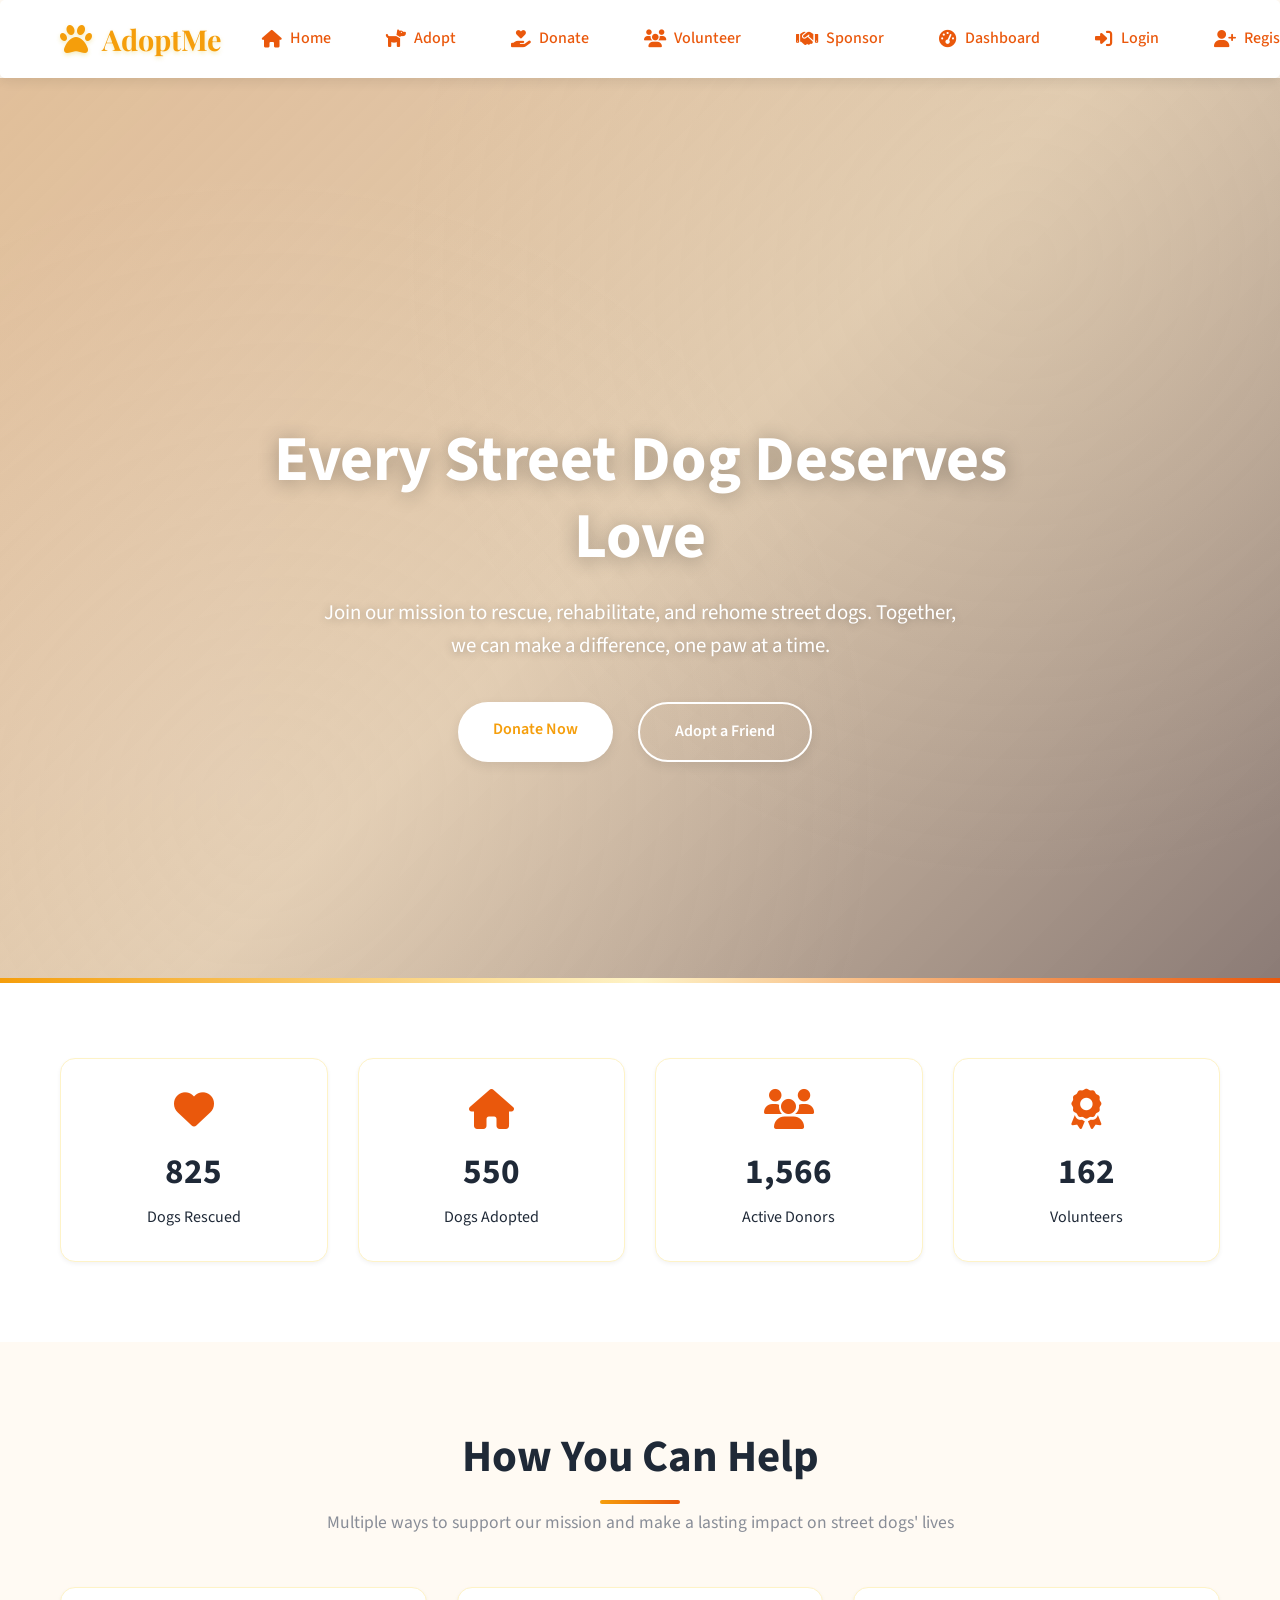
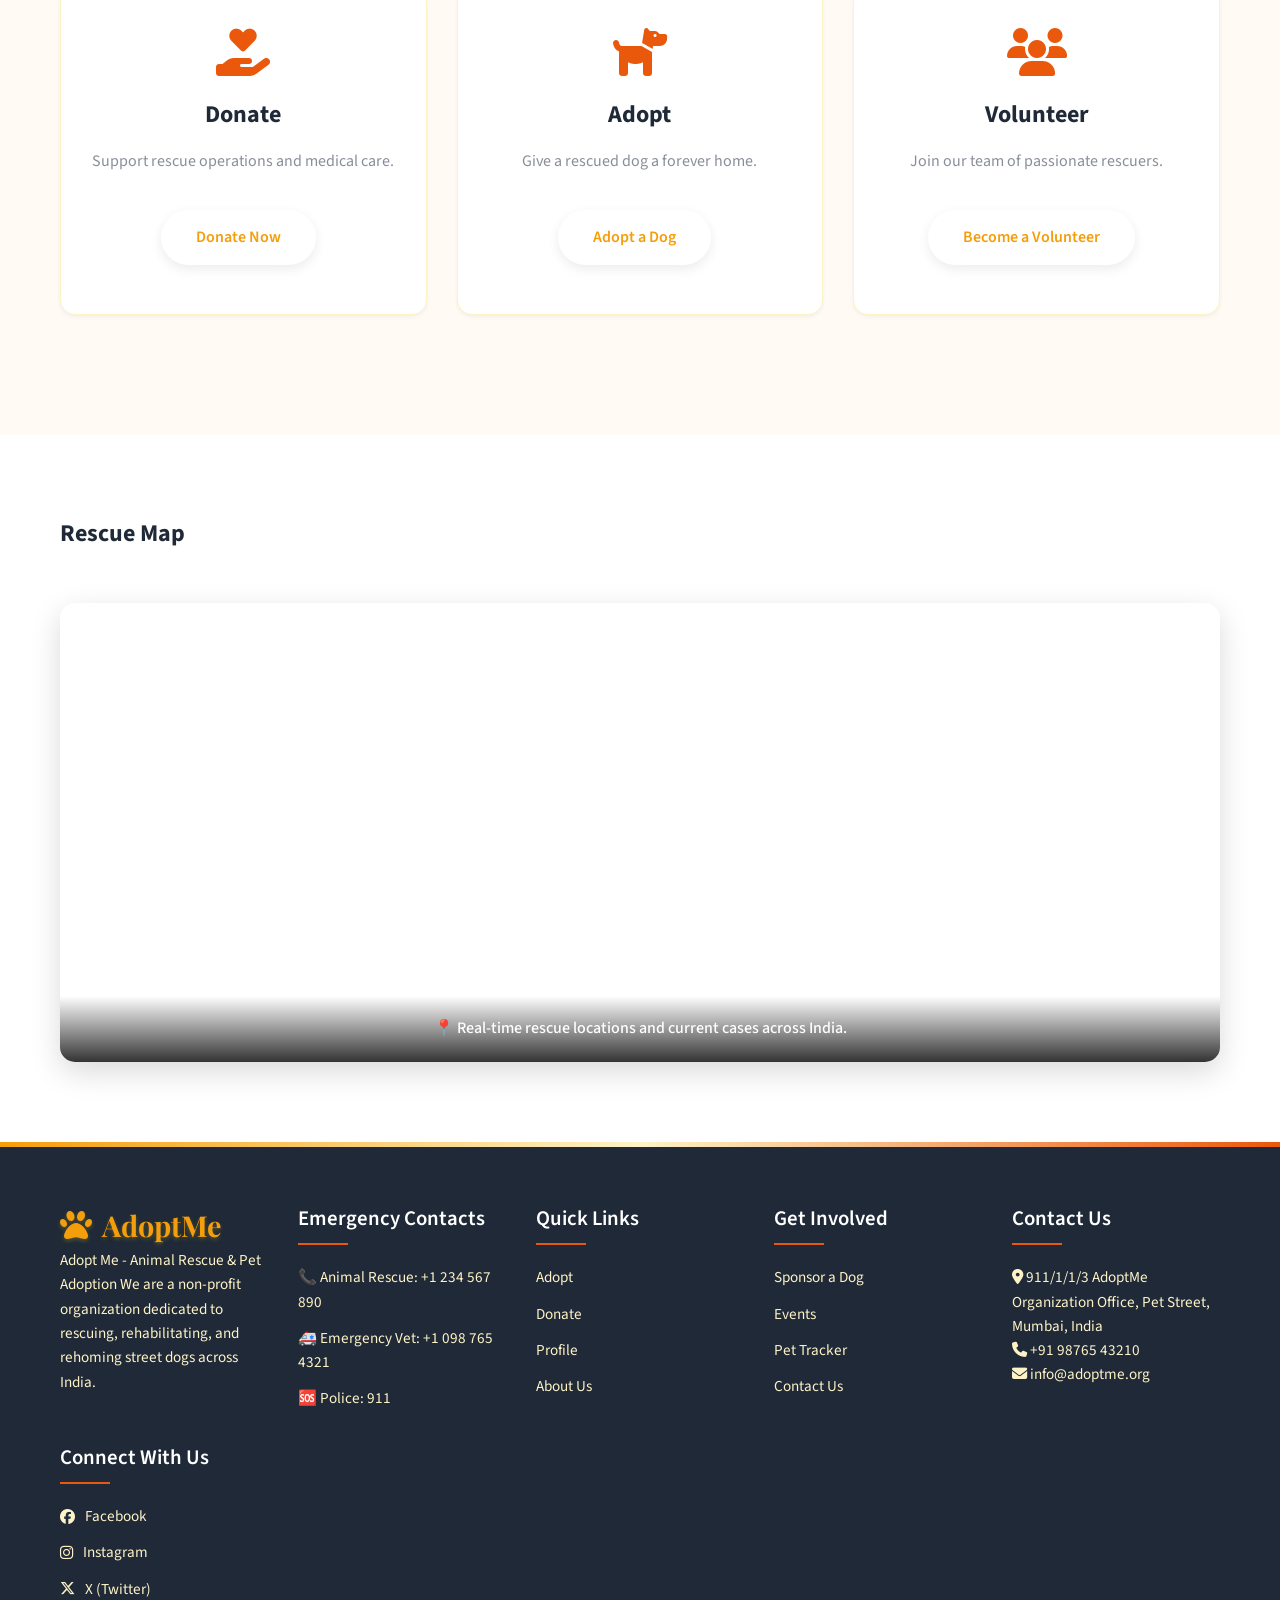
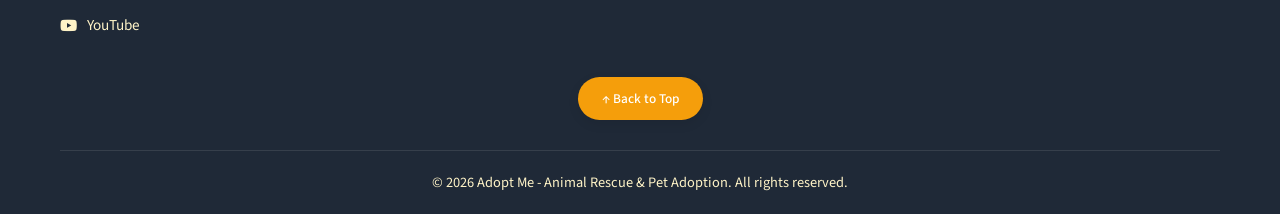
==== index.html @ a4a3116c "Update and rename home.html to index.html" ====
<!DOCTYPE html>
<html lang="en">
<head>
  <meta charset="UTF-8" />
  <meta name="viewport" content="width=device-width, initial-scale=1.0" />
  <title>Adopt Me - Rescue & Adopt Street Dogs</title>

  <link rel="stylesheet" href="https://cdnjs.cloudflare.com/ajax/libs/font-awesome/6.5.0/css/all.min.css" />
  <!-- Google Fonts -->
  <link href="https://fonts.googleapis.com/css2?family=Playfair+Display:wght@600;700;800&family=Source+Sans+3:wght@300;400;500;600;700&display=swap" rel="stylesheet">
  
  <style>
    /* GLOBAL STYLES */
    * {
      margin: 0;
      padding: 0;
      box-sizing: border-box;
      font-family: "Source Sans 3", "Segoe UI", Tahoma, Geneva, Verdana, sans-serif;
    }
    :root {
      /* BRAND COLORS */
      --primary-color: #f59e0b;     /* warm amber (trust + action) */
      --secondary-color: #fef3c7;   /* soft warm background */
      --accent-color: #ea580c;      /* strong CTA color */
      --accent-light: #fde68a;

      /* TEXT */
      --text-dark: #1f2937;         /* clean readable */
      --text-light: #6b7280;

      /* BACKGROUND */
      --bg-light: #fffaf3;          /* soft cream */
      --bg-white: #ffffff;

      /* UI SUPPORT */
      --success: #16a34a;
      --danger: #dc2626;

      /* SHADOWS */
      --shadow-sm: 0 2px 4px rgba(0,0,0,0.05);
      --shadow-md: 0 4px 12px rgba(0,0,0,0.08);
      --shadow-lg: 0 10px 30px rgba(0,0,0,0.15);

      --transition: all 0.3s ease;
    }

    html {
      scroll-behavior: smooth;
    }

    body {
      background-color: var(--bg-light);
      color: var(--text-dark);
      line-height: 1.6;
      transition: var(--transition);
      position: relative;
      min-height: 100vh;
    }

    /* PUPPY BACKGROUND */
    body::before {
      content: '';
      position: fixed;
      top: 0;
      left: 0;
      width: 100%;
      height: 200%;
      background: url('https://images.pexels.com/photos/255883/pexels-photo-255883.jpeg') no-repeat center center/cover;
      opacity: 0.08;
      z-index: -1;
      pointer-events: none;
    }

    /* ===== FULL SCREEN LOADER ===== */
    .loader-container {
      position: fixed;
      inset: 0;
      background: linear-gradient(135deg,#faf8f3,#f5e6d3);
      display: flex;
      justify-content: center;
      align-items: center;
      z-index: 9999;
      transition: opacity 0.6s ease, visibility 0.6s;
    }

    .loader-container.hidden {
      opacity: 0;
      visibility: hidden;
    }

    .loader-box {
      position: relative;
      width: 260px;
      height: 260px;
      display: flex;
      flex-direction: column;
      align-items: center;
      justify-content: center;
      border-radius: 20px;
      background: rgba(255,255,255,0.4);
      backdrop-filter: blur(12px);
      box-shadow: 0 20px 50px rgba(0,0,0,0.15);
    }

    .loader-ring {
      position: absolute;
      width: 220px;
      height: 220px;
      border-radius: 50%;
      border: 6px solid transparent;
      border-top: 6px solid var(--primary-color);
      border-bottom: 6px solid var(--accent-color);
      animation: rotate 2s linear infinite;
    }

    .puppy-loader img {
      position: absolute;
      display: flex;
      justify-content: center;
      align-items: center;
      width: 100px;
      animation: bounce 1.5s infinite ease-in-out;
    }

    .loader-paws {
      display: flex;
      gap: 8px;
      margin-top: 15px;
    }

    .paw {
      width: 16px;
      height: 16px;
      background: var(--primary-color);
      border-radius: 50% 50% 50% 0;
      transform: rotate(45deg);
      opacity: 0.3;
      animation: paw-print 1.6s infinite;
    }

    .paw:nth-child(2){ animation-delay:0.2s }
    .paw:nth-child(3){ animation-delay:0.4s }
    .paw:nth-child(4){ animation-delay:0.6s }

    .loader-text {
      margin-top: 60px;
      text-align: center;
      font-weight: 600;
      color: var(--text-dark);
    }

    #loader-percent {
      display: block;
      font-size: 14px;
      margin-top: 5px;
    }

    @keyframes rotate {
      from { transform: rotate(0deg); }
      to { transform: rotate(360deg); }
    }

    @keyframes bounce {
      0%,100% { transform: translateY(0); }
      50% { transform: translateY(-15px); }
    }

    @keyframes paw-print {
      0%,100% { opacity:0.3; transform:rotate(45deg) scale(0.8); }
      50% { opacity:1; transform:rotate(45deg) scale(1); }
    }

    /* 🌙 DARK MODE Base Styles */
    body.dark {
      --primary-color: #fbbf24;
      --secondary-color: #3b2f1d;
      --accent-color: #fb923c;
      --accent-light: #fde68a;

      --text-dark: #f9fafb;
      --text-light: #d1d5db;

      --bg-light: #1a140b;
      --bg-white: #2a2116;

      --shadow-sm: 0 2px 4px rgba(0,0,0,0.4);
      --shadow-md: 0 4px 12px rgba(0,0,0,0.5);
      --shadow-lg: 0 8px 30px rgba(0,0,0,0.7);
    }

    body.dark::before {
      opacity: 0.03;
    }
    
    body.dark .loader-container {
      background: linear-gradient(135deg, #1a140b, #2a2116);
    }
    body.dark .loader-box {
      background: rgba(40, 30, 18, 0.6);
      box-shadow: 0 20px 50px rgba(0,0,0,0.7);
    }
    body.dark .loader-ring {
      border-top: 6px solid #fbbf24;
      border-bottom: 6px solid #fb923c;
      box-shadow: 0 0 20px rgba(251,191,36,0.3);
    }
    body.dark .paw {
      background: #fbbf24;
    }
    body.dark .loader-text {
      color: #f5e6d3;
    }

    a {
      text-decoration: none;
      color: inherit;
    }

    .container {
      max-width: 1200px;
      margin: 0 auto;
      padding: 0 20px;
    }

    /* HEADER */
    header {
      background: #fff;
      color: #ac7d2d;
      padding: 1rem 0;
      position: sticky;
      top: 0;
      width: 100%;
      z-index: 1000;
      box-shadow: var(--shadow-md);
      backdrop-filter: blur(10px);
      border-radius: 5px;
    }

    body.dark header {
      background: linear-gradient(135deg, #3e3426, #2c2416);
      box-shadow: 0 4px 12px rgba(0, 0, 0, 0.4);
    }

    .header-content {
      display: flex;
      align-items: center;
      justify-content: space-between;
    }

    .logo {
      font-family: 'Playfair Display', serif;
      font-size: 1.8rem;
      font-weight: bold;
      display: flex;
      align-items: center;
      color: var(--primary-color);
      text-shadow: 0 2px 4px rgba(220, 189, 33, 0.3);
      transition: var(--transition);
    }

    .logo:hover {
      transform: scale(1.05);
    }

    .logo i {
      margin-right: 10px;
      font-size: 2rem;
    }

    /* NAVIGATION */
    nav.nav-menu ul {
      display: flex;
      list-style: none;
      align-items: center;
    }

    nav.nav-menu ul li {
      margin-left: 25px;
      position: relative;
    }

    nav.nav-menu ul li a {
      color: var(--accent-color);
      padding: 10px 15px;
      border-radius: 30px;
      transition: var(--transition);
      display: flex;
      align-items: center;
      font-weight: 500;
      position: relative;
      overflow: hidden;
    }

    nav.nav-menu ul li a::before {
      content: '';
      position: absolute;
      top: 0;
      left: 0;
      width: 0;
      height: 100%;
      background: rgba(151, 138, 4, 0.432);
      transition: width 0.3s ease;
      z-index: -1;
    }

    nav.nav-menu ul li a:hover::before {
      width: 100%;
    }

    nav.nav-menu ul li a i {
      margin-right: 8px;
      font-size: 1.1rem;
    }

    nav.nav-menu ul li a:hover {
      transform: translateY(-2px);
    }

    /* 🌗 DARK MODE TOGGLE */
    .theme-toggle {
      background: rgba(242, 146, 43, 0.2);
      border: 1px solid rgba(247, 182, 50, 0.3);
      border-radius: 50%;
      color: orange;
      width: 42px;
      height: 42px;
      display: flex;
      justify-content: center;
      align-items: center;
      font-size: 1.25rem;
      cursor: pointer;
      margin-left: 15px;
      transition: var(--transition);
      backdrop-filter: blur(5px);
    }

    .theme-toggle:hover {
      transform: rotate(15deg) scale(1.1);
      background: rgba(247, 171, 31, 0.3);
      box-shadow: 0 0 15px rgba(234, 147, 18, 0.3);
    }

    /* User Profile in Header */
    .user-profile-header {
      display: none; /* Hidden by default */
      align-items: center;
      gap: 10px;
      margin-right: 15px;
      cursor: pointer;
      padding: 5px 15px;
      border-radius: 30px;
      background: rgba(255, 255, 255, 0.1);
      transition: var(--transition);
    }

    .user-profile-header:hover {
      background: rgba(255, 255, 255, 0.2);
    }

    .user-avatar-nav {
      width: 35px;
      height: 35px;
      border-radius: 50%;
      object-fit: cover;
      border: 2px solid var(--primary-color);
    }

    body.dark .user-profile-header {
      background: rgba(255, 255, 255, 0.05);
    }

    /* HERO */
    .hero {
      background: url('https://images.pexels.com/photos/1108099/pexels-photo-1108099.jpeg') no-repeat center center/cover;
      color: white;
      text-align: center;
      position: relative;
      overflow: hidden;
      height: 100vh;
      width: 100%;
      display: flex;
      align-items: center;
      justify-content: center;
      margin: 0;
      padding: 0;
    }

    .hero::before {
      content: '';
      position: absolute;
      top: 0;
      left: 0;
      width: 100%;
      height: 100%;
      background: linear-gradient(135deg, 
        rgba(212, 165, 116, 0.7) 0%, 
        rgba(193, 154, 107, 0.5) 50%,
        rgba(62, 39, 35, 0.6) 100%);
      z-index: -1;
    }

    .hero::after {
      content: '';
      position: absolute;
      top: 0;
      left: 0;
      width: 100%;
      height: 100%;
      background: radial-gradient(circle at 20% 80%, rgba(245, 230, 211, 0.2) 0%, transparent 50%),
                  radial-gradient(circle at 80% 20%, rgba(230, 213, 184, 0.2) 0%, transparent 50%);
      z-index: 2;
    }

    .hero .container {
      margin-top: 8rem;
      position: relative;
      z-index: 3;
      max-width: 900px;
      padding: 0 20px;
    }

    .hero h1 {
      font-size: clamp(2.5rem, 5vw, 4rem);
      margin-bottom: 20px;
      font-weight: 700;
      text-shadow: 0 2px 20px rgba(0, 0, 0, 0.3);
      animation: fadeInUp 0.8s ease-out;
      line-height: 1.2;
    }

    .hero p {
      font-size: clamp(1rem, 2vw, 1.3rem);
      max-width: 650px;
      margin: 0 auto 30px;
      opacity: 0.95;
      animation: fadeInUp 0.8s ease-out 0.2s both;
      text-shadow: 0 1px 10px rgba(0, 0, 0, 0.3);
      line-height: 1.6;
    }

    .hero .btn-group {
      display: flex;
      gap: 15px;
      justify-content: center;
      flex-wrap: wrap;
      animation: fadeInUp 0.8s ease-out 0.4s both;
    }

    /* BUTTONS */
    .btn {
      background: var(--bg-white);
      color: var(--primary-color);
      padding: 15px 35px;
      border-radius: 30px;
      font-weight: 600;
      transition: var(--transition);
      display: inline-block;
      border: none;
      margin-right: 10px;
      margin-top: 10px;
      box-shadow: var(--shadow-md);
      position: relative;
      overflow: hidden;
    }

    .btn-outline {
      background: transparent;
      border: 2px solid var(--bg-white);
      color: var(--bg-white);
      margin-top: 10px;
    }

    .btn-outline:hover{
     background-color: rgba(255,255,255,0.1);
    }

    /* STATS */
    .stats {
      background: var(--bg-white);
      padding: 80px 0;
      position: relative;
    }

    .stats::before {
      content: '';
      position: absolute;
      top: 0;
      left: 0;
      width: 100%;
      height: 5px;
      background: linear-gradient(90deg, var(--primary-color), var(--secondary-color), var(--accent-color));
    }

    body.dark .stats {
      background: var(--bg-white);
    }

    .stats-container {
      display: grid;
      grid-template-columns: repeat(auto-fit, minmax(200px, 1fr));
      gap: 30px;
      text-align: center;
    }

    .stat-box {
      background: var(--bg-white);
      padding: 30px 20px;
      border-radius: 15px;
      transition: var(--transition);
      box-shadow: var(--shadow-sm);
      position: relative;
      overflow: hidden;
      border: 1px solid var(--secondary-color);
    }
    
    body.dark .stat-box {
        border: 1px solid rgba(255,255,255,0.05);
    }

    .stat-box::before {
      content: '';
      position: absolute;
      top: 0;
      left: 0;
      width: 100%;
      height: 5px;
      background: linear-gradient(90deg, var(--primary-color), var(--accent-color));
      transform: scaleX(0);
      transform-origin: left;
      transition: transform 0.3s ease;
    }

    .stat-box:hover::before {
      transform: scaleX(1);
    }

    .stat-box:hover {
      transform: translateY(-10px);
      box-shadow: var(--shadow-lg);
      border-color: var(--primary-color);
    }

    .stat-box i {
      font-size: 2.5rem;
      color: var(--accent-color);
      margin-bottom: 15px;
      display: block;
    }

    .stat-box h3 {
      font-size: 2.2rem;
      color: var(--text-dark);
      margin-bottom: 5px;
      font-weight: 700;
    }

    /* FEATURES */
    .features {
      background: var(--bg-light);
      padding: 80px 0;
      text-align: center;
    }

    body.dark .features {
      background: var(--bg-light);
    }

    .section-title {
      margin-bottom: 50px;
    }

    .section-title h2 {
      font-size: 2.8rem;
      margin-bottom: 15px;
      color: var(--text-dark);
      position: relative;
      display: inline-block;
    }

    .section-title h2::after {
      content: '';
      position: absolute;
      bottom: -10px;
      left: 50%;
      transform: translateX(-50%);
      width: 80px;
      height: 4px;
      background: linear-gradient(90deg, var(--primary-color), var(--accent-color));
      border-radius: 2px;
    }

    .section-title p {
      font-size: 1.1rem;
      max-width: 700px;
      margin: 0 auto;
      color: var(--text-light);
      opacity: 0.8;
    }

    .features-container {
      display: grid;
      grid-template-columns: repeat(auto-fit, minmax(300px, 1fr));
      gap: 30px;
      margin-top: 40px;
    }

    .feature-box {
      background: var(--bg-white);
      padding: 40px 30px;
      border-radius: 15px;
      box-shadow: var(--shadow-sm);
      transition: var(--transition);
      position: relative;
      overflow: hidden;
      border: 1px solid var(--secondary-color);
    }
    
    body.dark .feature-box {
        border: 1px solid rgba(255,255,255,0.05);
    }

    .feature-box:hover {
      transform: translateY(-10px);
      box-shadow: var(--shadow-lg);
      border-color: var(--primary-color);
    }

    .feature-box i {
      font-size: 3rem;
      color: var(--accent-color);
      margin-bottom: 20px;
      display: block;
    }

    .feature-box h3 {
      font-size: 1.5rem;
      margin-bottom: 15px;
      color: var(--text-dark);
    }

    .feature-box p {
      margin-bottom: 25px;
      color: var(--text-light);
      opacity: 0.8;
    }

    /* HAMBURGER MENU */
    .hamburger {
      display: none;
      font-size: 1.5rem;
      cursor: pointer;
      color: var(--primary-color);
      margin-left: 20px;
      transition: var(--transition);
    }

    .hamburger:hover {
      transform: scale(1.1);
    }

    @media (max-width: 1024px) {
      nav.nav-menu {
        display: none;
      }
      .hamburger {
        display: block;
        margin-left: auto;
      }
    }

    @media (max-width: 768px) {
      nav.nav-menu {
        position: fixed;
        top: 0;
        left: -100%;
        width: 280px;
        height: 100vh;
        background: linear-gradient(145deg, var(--primary-color), var(--accent-color));
        padding: 70px 25px 20px;
        box-shadow: 3px 0 15px rgba(0, 0, 0, 0.2);
        transition: left 0.4s ease;
        overflow-y: auto;
        display: block;
        z-index: 1001;
      }

      nav.nav-menu.active {
        left: 0;
      }

      nav.nav-menu ul {
        flex-direction: column;
        gap: 12px;
        padding: 0;
      }

      nav.nav-menu ul li {
        width: 100%;
        margin-left: 0;
        border-bottom: 1px solid rgba(255, 255, 255, 0.15);
      }

      nav.nav-menu ul li a {
        display: block;
        width: 100%;
        background: rgba(255, 255, 255, 0.08);
        padding: 12px 18px;
        border-radius: 10px;
        color: #fff;
        font-weight: 500;
        transition: var(--transition);
      }

      nav.nav-menu ul li a:hover {
        background: rgba(255, 255, 255, 0.25);
      }

      .menu-overlay {
        display: none;
        position: fixed;
        top: 0;
        left: 0;
        width: 100%;
        height: 100vh;
        background: rgba(0, 0, 0, 0.6);
        z-index: 998;
      }
      .menu-overlay.active {
        display: block;
      }

      body.dark nav.nav-menu {
        background: linear-gradient(145deg, #3e3426, #2c2416);
      }
    }

    /* Rescue Map */
    .rescue-map {
      padding: 80px 0;
      background-color: var(--bg-white);
      margin-top: 40px;
    }

    body.dark .rescue-map {
      background-color: var(--bg-white);
    }

    .map-container {
      position: relative;
      margin-top: 40px;
      border-radius: 15px;
      overflow: hidden;
      box-shadow: var(--shadow-lg);
    }

    .rescue-map-frame {
      width: 100%;
      height: 450px;
      border: none;
    }

    .map-overlay {
      position: absolute;
      bottom: 0;
      left: 0;
      right: 0;
      background: linear-gradient(transparent, rgba(0, 0, 0, 0.8));
      color: white;
      padding: 20px;
      text-align: center;
      font-weight: 500;
    }

    /* Footer */
    .footer {
      background-color: var(--text-dark);
      color: var(--secondary-color);
      padding: 60px 0 20px;
      margin-top: auto;
      position: relative;
    }
    
    body.dark .footer {
      background-color: #1a1612;
      color: var(--accent-light);
    }

    .footer::before {
      content: '';
      position: absolute;
      top: 0;
      left: 0;
      width: 100%;
      height: 5px;
      background: linear-gradient(90deg, var(--primary-color), var(--secondary-color), var(--accent-color));
    }

    .footer-content {
      display: grid;
      grid-template-columns: repeat(auto-fit, minmax(200px, 1fr));
      gap: 30px;
      margin-bottom: 40px;
    }

    .footer-section h3 {
      font-size: 1.3rem;
      font-weight: 600;
      color: var(--bg-white);
      margin-bottom: 20px;
      position: relative;
      padding-bottom: 10px;
    }

    .footer-section h3::after {
      content: '';
      position: absolute;
      bottom: 0;
      left: 0;
      width: 50px;
      height: 2px;
      background: var(--accent-color);
    }

    .footer-section p,
    .footer-section a {
      color: var(--secondary-color);
      font-size: 0.95rem;
      line-height: 1.6;
      transition: var(--transition);
    }
    
    body.dark .footer-section p,
    body.dark .footer-section a {
       color: #d1d5db;
    }

    .footer-section a:hover {
      color: var(--accent-light);
      transform: translateX(5px);
    }

    .contact-list,
    .footer-links,
    .social-links,
    .list-item {
      display: flex;
      flex-direction: column;
      gap: 12px;
    }

    .contact-item,
    .footer-links a,
    .social-link,
    .list-item a {
      color: var(--secondary-color);
      text-decoration: none;
      transition: var(--transition);
      display: flex;
      align-items: center;
      gap: 10px;
    }

    .footer-bottom {
      border-top: 1px solid rgba(255, 255, 255, 0.1);
      padding-top: 20px;
      text-align: center;
      color: var(--secondary-color);
      font-size: 0.9rem;
    }

    /* Back to Top Button */
    .back-to-top {
      text-align: center;
      margin-bottom: 30px;
    }

    .back-to-top button {
      padding: 12px 24px;
      border: none;
      border-radius: 30px;
      background: var(--primary-color);
      color: var(--bg-white);
      font-weight: 500;
      cursor: pointer;
      transition: var(--transition);
      box-shadow: var(--shadow-md);
    }

    .back-to-top button:hover {
      background: var(--accent-color);
      transform: translateY(-3px);
      box-shadow: var(--shadow-lg);
    }

    @media (max-width: 768px) {
      .footer-content {
        gap: 30px;
        text-align: center;
      }

      .footer-section {
        align-items: center;
      }

      .social-links,
      .footer-links,
      .contact-list,
      .list-item {
        align-items: center;
      }
    }

    /* Animations */
    @keyframes fadeInUp {
      from {
        opacity: 0;
        transform: translateY(30px);
      }
      to {
        opacity: 1;
        transform: translateY(0);
      }
    }

    /* Scrollbar Styling */
    ::-webkit-scrollbar {
      width: 10px;
    }

    ::-webkit-scrollbar-track {
      background: var(--bg-light);
    }

    ::-webkit-scrollbar-thumb {
      background: linear-gradient(var(--primary-color), var(--accent-color));
      border-radius: 5px;
    }
  </style>
</head>

<body>
<!-- ===== PREMIUM LOADER ===== -->
<div class="loader-container" id="loader">
  <div class="loader-box">
    <div class="loader-ring"></div>
    <div class="puppy-loader">
      <img src="https://cdn-icons-png.flaticon.com/512/616/616408.png" alt="Loading Puppy">
    </div>
    <div class="loader-paws">
      <div class="paw"></div>
      <div class="paw"></div>
      <div class="paw"></div>
      <div class="paw"></div>
    </div>
    <div class="loader-text">
      Preparing your puppy world...
      <span id="loader-percent">0%</span>
    </div>
  </div>
</div>

<header>
    <div class="container header-content">
      <div class="logo"><i class="fas fa-paw"></i> AdoptMe</div>
      <nav class="nav-menu"> 
        <ul>
          <li><a href="home.html"><i class="fas fa-home"></i> Home</a></li>
          <li><a href="newadopt.html"><i class="fas fa-dog"></i> Adopt</a></li>
          <li><a href="newdonate.html"><i class="fas fa-hand-holding-heart"></i> Donate</a></li>
          <li><a href="newvolunteer.html"><i class="fas fa-users"></i> Volunteer</a></li>
          <li><a href="newsponsor.html"><i class="fas fa-handshake"></i> Sponsor</a></li>
          <li><a href="dashboard.html"><i class="fas fa-tachometer-alt"></i> Dashboard</a></li>
          <li id="loginNav"><a href="login.html"><i class="fas fa-sign-in-alt"></i> Login</a></li>
          <li id="registerNav"><a href="register.html"><i class="fas fa-user-plus"></i> Register</a></li>
        </ul>
      </nav>
      
      <!-- User Profile Header (Initially Hidden) -->
      <div class="user-profile-header" id="userProfileHeader" onclick="window.location.href='dashboard.html'">
          <img src="https://via.placeholder.com/40" alt="User" class="user-avatar-nav" id="navUserImg">
      </div>
      
      <div class="hamburger"><i class="fas fa-bars"></i></div> 

      <button id="theme-toggle" class="theme-toggle">
        <i class="fas fa-moon"></i>
      </button>
    </div>
</header>

<div class="menu-overlay"></div>

<section class="hero">
  <div class="container">
    <h1>Every Street Dog Deserves Love</h1>
    <p>Join our mission to rescue, rehabilitate, and rehome street dogs. Together, we can make a difference, one paw at a time.</p>
    <div class="btn-group">
      <a href="newdonate.html" class="btn">Donate Now</a>
      <a href="newadopt.html" class="btn btn-outline">Adopt a Friend</a>
    </div>
  </div>
</section>

<section class="stats">
  <div class="container">
    <div class="stats-container">
      <div class="stat-box">
        <i class="fas fa-heart"></i>
        <h3 data-target="2847">0</h3>
        <p>Dogs Rescued</p>
      </div>
      <div class="stat-box">
        <i class="fas fa-home"></i>
        <h3 data-target="1923">0</h3>
        <p>Dogs Adopted</p>
      </div>
      <div class="stat-box">
        <i class="fas fa-users"></i>
        <h3 data-target="5621">0</h3>
        <p>Active Donors</p>
      </div>
      <div class="stat-box">
        <i class="fas fa-award"></i>
        <h3 data-target="458">0</h3>
        <p>Volunteers</p>
      </div>
    </div>
  </div>
</section>

<section class="features"> 
  <div class="container">
    <div class="section-title">
      <h2>How You Can Help</h2>
      <p>Multiple ways to support our mission and make a lasting impact on street dogs' lives</p>
    </div>
    <div class="features-container">
      <div class="feature-box">
        <i class="fas fa-hand-holding-heart"></i>
        <h3>Donate</h3>
        <p>Support rescue operations and medical care.</p>
        <a href="newdonate.html" class="btn">Donate Now</a>
      </div>
      <div class="feature-box">
        <i class="fas fa-dog"></i>
        <h3>Adopt</h3>
        <p>Give a rescued dog a forever home.</p>
        <a href="newadopt.html" class="btn">Adopt a Dog</a>
      </div>
      <div class="feature-box">
        <i class="fas fa-users"></i>
        <h3>Volunteer</h3>
        <p>Join our team of passionate rescuers.</p>
        <a href="newvolunteer.html" class="btn">Become a Volunteer</a>
      </div>
    </div>
  </div>
</section>

<section class="rescue-map">
    <div class="container">
        <h2 class="section-title">Rescue Map</h2>
        <div class="map-container">
            <iframe 
             id="rescue-map-iframe"
             src="about:blank" 
             class="rescue-map-frame"
             allowfullscreen=""
             loading="lazy"
             referrerpolicy="no-referrer-when-downgrade">
            </iframe>
            <div class="map-overlay">
                <p>📍 Real-time rescue locations and current cases across India.</p>
            </div>
        </div>
    </div>
</section>

<footer class="footer">
  <div class="container">
    <div class="footer-content">
      <div class="footer-section">
        <div class="logo"><i class="fas fa-paw"></i> AdoptMe </div>
        <p>
          Adopt Me - Animal Rescue & Pet Adoption
          We are a non-profit organization dedicated to rescuing, rehabilitating, 
          and rehoming street dogs across India.
        </p>
      </div>

      <div class="footer-section">
        <h3>Emergency Contacts</h3>
        <div class="contact-list">
          <a href="tel:+1234567890" class="contact-item">📞 Animal Rescue: +1 234 567 890</a>
          <a href="tel:+0987654321" class="contact-item">🚑 Emergency Vet: +1 098 765 4321</a>
          <a href="tel:911" class="contact-item">🆘 Police: 911</a>
        </div>
      </div>

      <div class="footer-section">
        <h3>Quick Links</h3>
        <div class="footer-links">
          <a href="newadopt.html">Adopt</a>
          <a href="newdonate.html">Donate</a>
          <a href="dashboard.html">Profile</a>
          <a href="about.html">About Us</a>
        </div>
      </div>

      <div class="footer-section">
        <h3>Get Involved</h3>
        <div class="list-item">
          <a href="newsponsor.html">Sponsor a Dog</a>
          <a href="events.html">Events</a>
          <a href="pet-tracker.html">Pet Tracker</a>
          <a href="contact.html">Contact Us</a>
        </div>
      </div>

      <div class="footer-section">
        <h3>Contact Us</h3>
        <p><i class="fas fa-map-marker-alt"></i> 911/1/1/3 AdoptMe Organization Office, Pet Street, Mumbai, India</p>
        <p><i class="fas fa-phone"></i> +91 98765 43210</p>
        <p><i class="fas fa-envelope"></i> info@adoptme.org</p>
      </div>

      <div class="footer-section">
        <h3>Connect With Us</h3>
        <div class="social-links">
          <a href="#" class="social-link"><i class="fab fa-facebook"></i> Facebook</a>
          <a href="#" class="social-link"><i class="fab fa-instagram"></i> Instagram</a>
          <a href="#" class="social-link"><i class="fab fa-x-twitter"></i> X (Twitter)</a> 
          <a href="#" class="social-link"><i class="fab fa-youtube"></i> YouTube</a>
        </div>
      </div>
    </div>
    
    <div class="back-to-top">
      <button onclick="scrollToTop()">↑ Back to Top</button>
    </div>

    <div class="footer-bottom">
      <p>© 2026 Adopt Me - Animal Rescue & Pet Adoption. All rights reserved.</p>
    </div>
  </div>
</footer>

<script>
// ==================== ELEMENT REFERENCES ==================== //
const hamburger = document.querySelector(".hamburger");
const navMenu = document.querySelector(".nav-menu"); 
const overlay = document.querySelector(".menu-overlay");
const themeToggle = document.getElementById("theme-toggle");
const themeIcon = themeToggle ? themeToggle.querySelector("i") : null;
const mapFrame = document.getElementById("rescue-map-iframe");

// Default coordinates (e.g., Mumbai, India)
const DEFAULT_LAT = 19.0760; 
const DEFAULT_LNG = 72.8777;
const DEFAULT_ZOOM = 10;
const DEFAULT_MAP_SRC = `https://maps.google.com/maps?q=${DEFAULT_LAT},${DEFAULT_LNG}&hl=en&z=${DEFAULT_ZOOM}&output=embed`; 

// ==================== MOBILE MENU TOGGLE ==================== //
if (hamburger) {
  hamburger.addEventListener("click", () => {
    navMenu.classList.toggle("active");
    overlay.classList.toggle("active");
  });
}

// Close menu when clicking overlay or any menu link
if (overlay) {
  overlay.addEventListener("click", () => {
    navMenu.classList.remove("active");
    overlay.classList.remove("active");
  });
}

document.querySelectorAll(".nav-menu a").forEach(link =>
  link.addEventListener("click", () => {
    if (navMenu.classList.contains("active")) {
        navMenu.classList.remove("active");
        overlay.classList.remove("active");
    }
  })
);

// ==================== DARK MODE TOGGLE LOGIC ==================== //
function initializeTheme() {
    const savedTheme = localStorage.getItem("theme");
    const prefersDark = window.matchMedia && window.matchMedia('(prefers-color-scheme: dark)').matches;
    let initialDark = savedTheme === "dark" || (!savedTheme && prefersDark);

    if (initialDark) {
        document.body.classList.add("dark");
        if (themeIcon) {
            themeIcon.classList.remove("fa-moon");
            themeIcon.classList.add("fa-sun");
        }
    } else {
         document.body.classList.remove("dark");
         if (themeIcon) {
            themeIcon.classList.remove("fa-sun");
            themeIcon.classList.add("fa-moon");
        }
    }
}

if (themeToggle) {
    themeToggle.addEventListener("click", () => {
        document.body.classList.toggle("dark");
        const isDark = document.body.classList.contains("dark");

        if (isDark) {
            if (themeIcon) {
                themeIcon.classList.remove("fa-moon");
                themeIcon.classList.add("fa-sun");
            }
            localStorage.setItem("theme", "dark");
        } else {
            if (themeIcon) {
                themeIcon.classList.remove("fa-sun");
                themeIcon.classList.add("fa-moon");
            }
            localStorage.setItem("theme", "light");
        }
    });
}

// ==================== RESCUE MAP IMPLEMENTATION ==================== //
async function loadRescueMap() {
    if (!mapFrame) return;

    try {
        // Try getting user location
        const position = await new Promise((resolve, reject) => {
            if (!navigator.geolocation) return reject('No geolocation');
            navigator.geolocation.getCurrentPosition(resolve, reject, { timeout: 5000 });
        });
        
        const lat = position.coords.latitude;
        const lng = position.coords.longitude;
        mapFrame.src = `https://maps.google.com/maps?q=${lat},${lng}&hl=en&z=${DEFAULT_ZOOM}&output=embed`;
        console.log("Map centered on user's location.");
    } catch (error) {
        // Fallback to default India view (Mumbai)
        mapFrame.src = DEFAULT_MAP_SRC;
        console.warn("Geolocation failed, using default India map view.");
    }
}

// ==================== BACK TO TOP BUTTON ==================== //
window.scrollToTop = function() {
  window.scrollTo({
    top: 0,
    behavior: 'smooth'
  });
}

// ==================== AUTH CHECK & HEADER UPDATE ==================== //
function updateUserHeader() {
    // Use 'user' key consistent with Login and Dashboard scripts
    const userData = localStorage.getItem('user');
    const userProfileHeader = document.getElementById('userProfileHeader');
    const navMenuUl = document.querySelector('.nav-menu ul');
    const loginNav = document.getElementById('loginNav');
    const registerNav = document.getElementById('registerNav');

    if (userData) {
        const user = JSON.parse(userData);
        
        // 1. Show User Profile in Header
        if (userProfileHeader) {
            userProfileHeader.style.display = 'flex';
            const navImg = document.getElementById('navUserImg');
            if(navImg) navImg.src = user.img || 'https://via.placeholder.com/40';
        }

        // 2. Hide Login/Register Links
        if (loginNav) loginNav.style.display = 'none';
        if (registerNav) registerNav.style.display = 'none';

        // 3. Add Logout link if not exists
        if (navMenuUl && !navMenuUl.querySelector('.logout-btn')) {
            const li = document.createElement('li');
            li.innerHTML = '<a href="#" class="logout-btn" onclick="logoutUser(event)"><i class="fas fa-sign-out-alt"></i> Logout</a>';
            navMenuUl.appendChild(li);
        }
    } else {
        // Not logged in
        if (userProfileHeader) userProfileHeader.style.display = 'none';
        if (loginNav) loginNav.style.display = 'list-item';
        if (registerNav) registerNav.style.display = 'list-item';
        
        // Remove logout button if present
        const logoutBtn = document.querySelector('.logout-btn');
        if (logoutBtn) logoutBtn.parentElement.remove();
    }
}

window.logoutUser = function(e) {
    e.preventDefault();
    localStorage.removeItem('user');
    // Optionally show notification
    alert('Logged out successfully!');
    window.location.reload();
}

// ==================== STATS COUNTER ANIMATION ==================== //
function animateCounters() {
  const counters = document.querySelectorAll('.stat-box h3');

  counters.forEach(counter => {
    const target = +counter.getAttribute('data-target');
    const increment = target / 200; 

    const updateCount = () => {
      const count = +counter.innerText.replace(/,/g, '');
      if (count < target) {
        counter.innerText = Math.ceil(count + increment).toLocaleString();
        setTimeout(updateCount, 10);
      } else {
        counter.innerText = target.toLocaleString() + '+';
      }
    };
    updateCount();
  });
}

// Run counter when stats section is in view
const statsSection = document.querySelector('.stats');
if (statsSection) {
  const observer = new IntersectionObserver((entries) => {
    entries.forEach(entry => {
      if (entry.isIntersecting) {
        animateCounters();
        observer.unobserve(entry.target);
      }
    });
  }, { threshold: 0.5 });
  observer.observe(statsSection);
}

// ==================== LOADER LOGIC ==================== //
let percent = 0;
const percentText = document.getElementById("loader-percent");
const loader = document.getElementById("loader");

const loading = setInterval(() => {
  percent += 2;
  if(percentText) percentText.textContent = percent + "%";

  if (percent >= 100) {
    clearInterval(loading);
    setTimeout(() => {
      if(loader) loader.classList.add("hidden");
    }, 400);
  }
}, 30);

// ==================== INITIALIZATION ==================== //
document.addEventListener("DOMContentLoaded", () => {
    initializeTheme();
    loadRescueMap();
    updateUserHeader(); // Call the auth check
});

// Chatbot Config
window.chtlConfig = { chatbotId: "3158323823" };
</script>
<script async data-id="3158323823" id="chtl-script" type="text/javascript" src="https://chatling.ai/js/embed.js"></script>
</body>
</html>
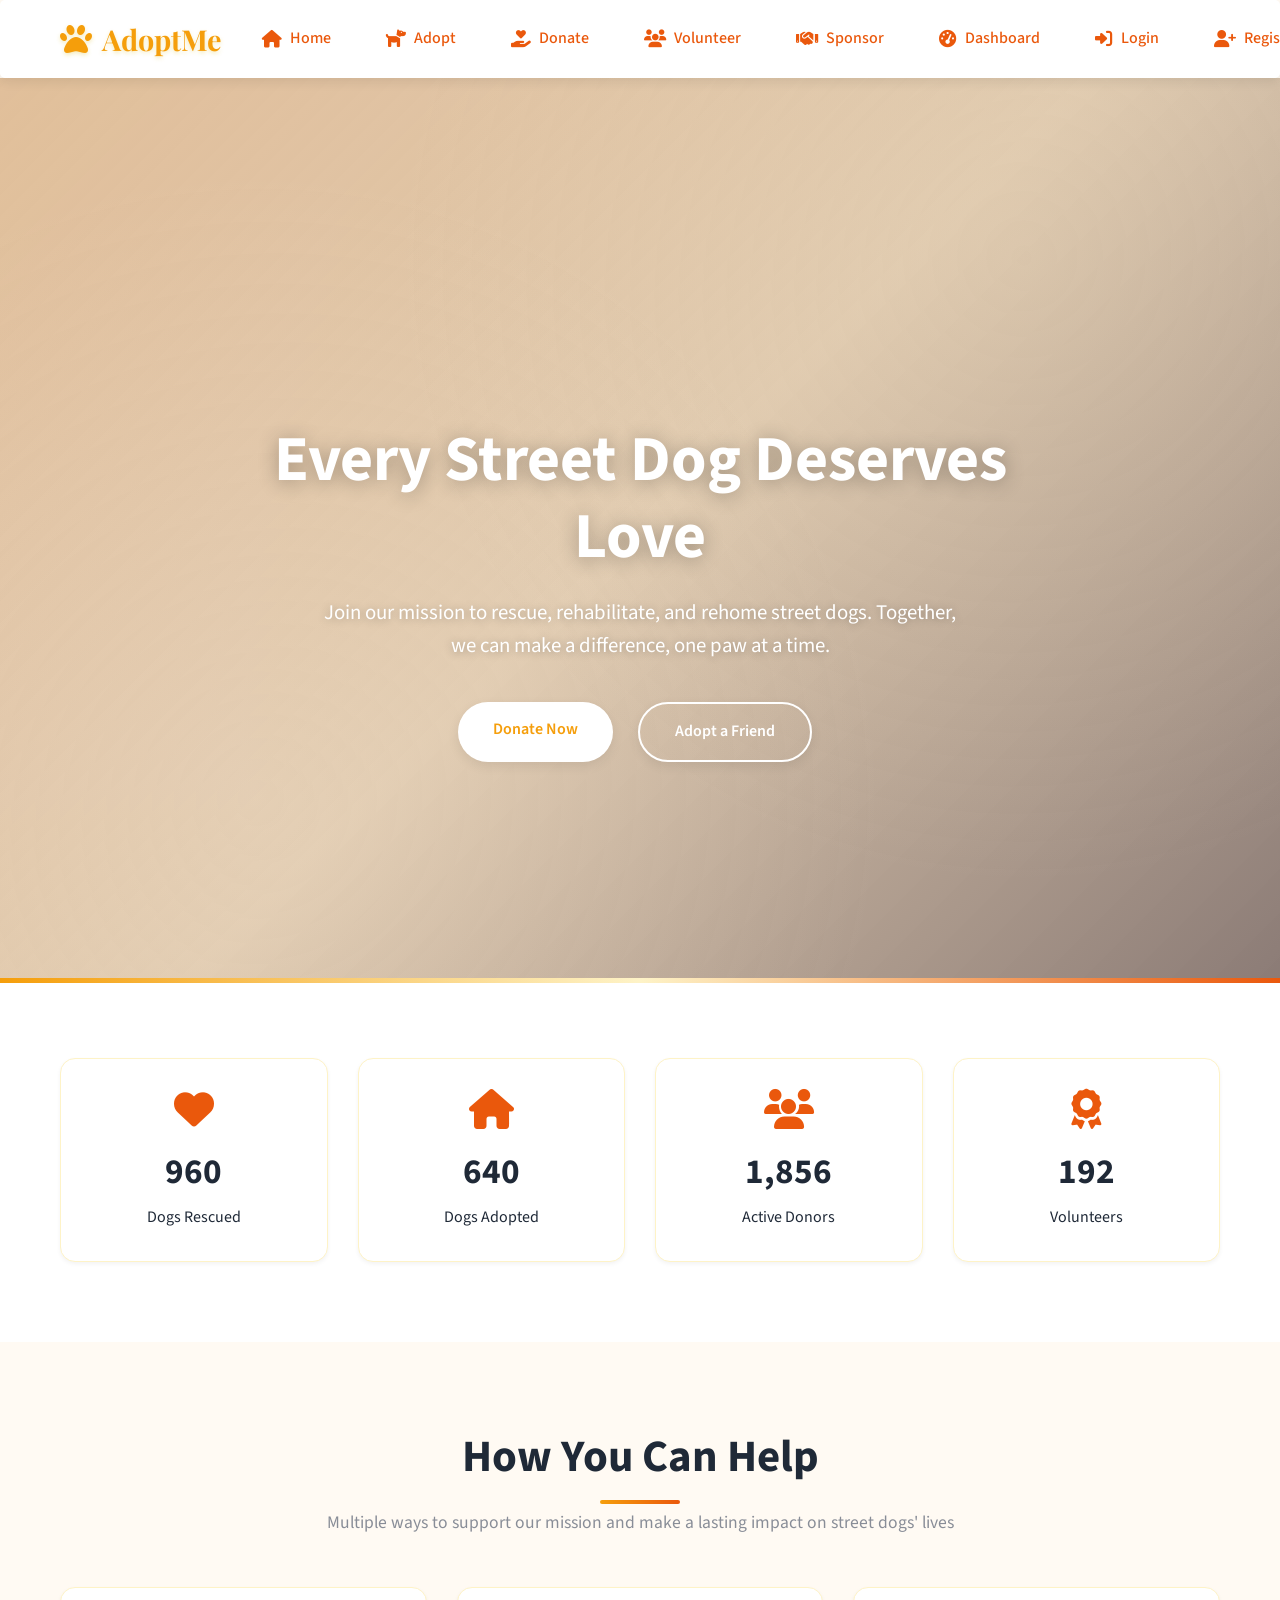
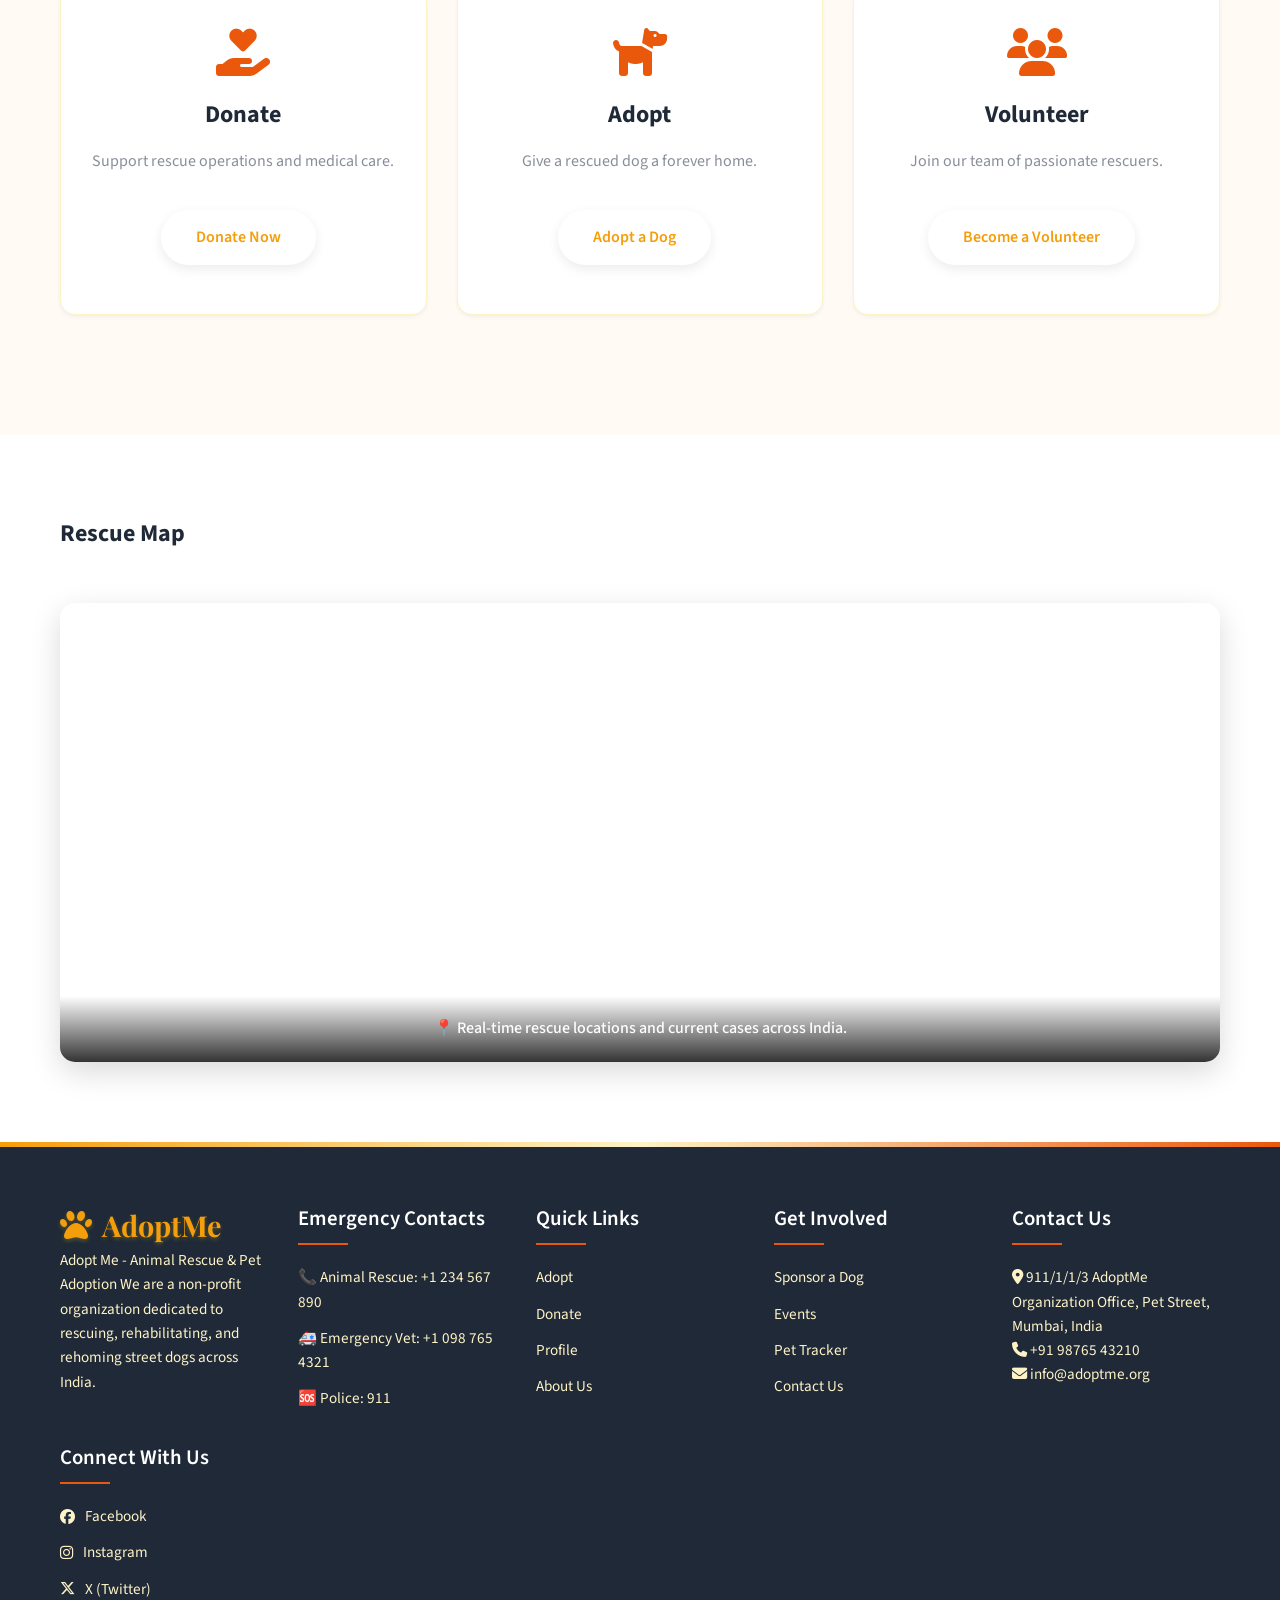
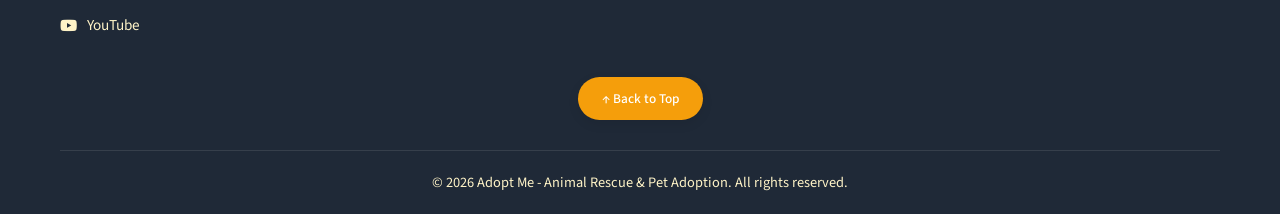
==== commit e3ea340d: "Update print statement from 'Hello' to 'Goodbye'" ====
--- a/index.html
+++ b/index.html
@@ -964,7 +964,7 @@
       <div class="logo"><i class="fas fa-paw"></i> AdoptMe</div>
       <nav class="nav-menu"> 
         <ul>
-          <li><a href="home.html"><i class="fas fa-home"></i> Home</a></li>
+          <li><a href="index.html"><i class="fas fa-home"></i> Home</a></li>
           <li><a href="newadopt.html"><i class="fas fa-dog"></i> Adopt</a></li>
           <li><a href="newdonate.html"><i class="fas fa-hand-holding-heart"></i> Donate</a></li>
           <li><a href="newvolunteer.html"><i class="fas fa-users"></i> Volunteer</a></li>
@@ -1371,3 +1371,4 @@
 <script async data-id="3158323823" id="chtl-script" type="text/javascript" src="https://chatling.ai/js/embed.js"></script>
 </body>
 </html>
+
